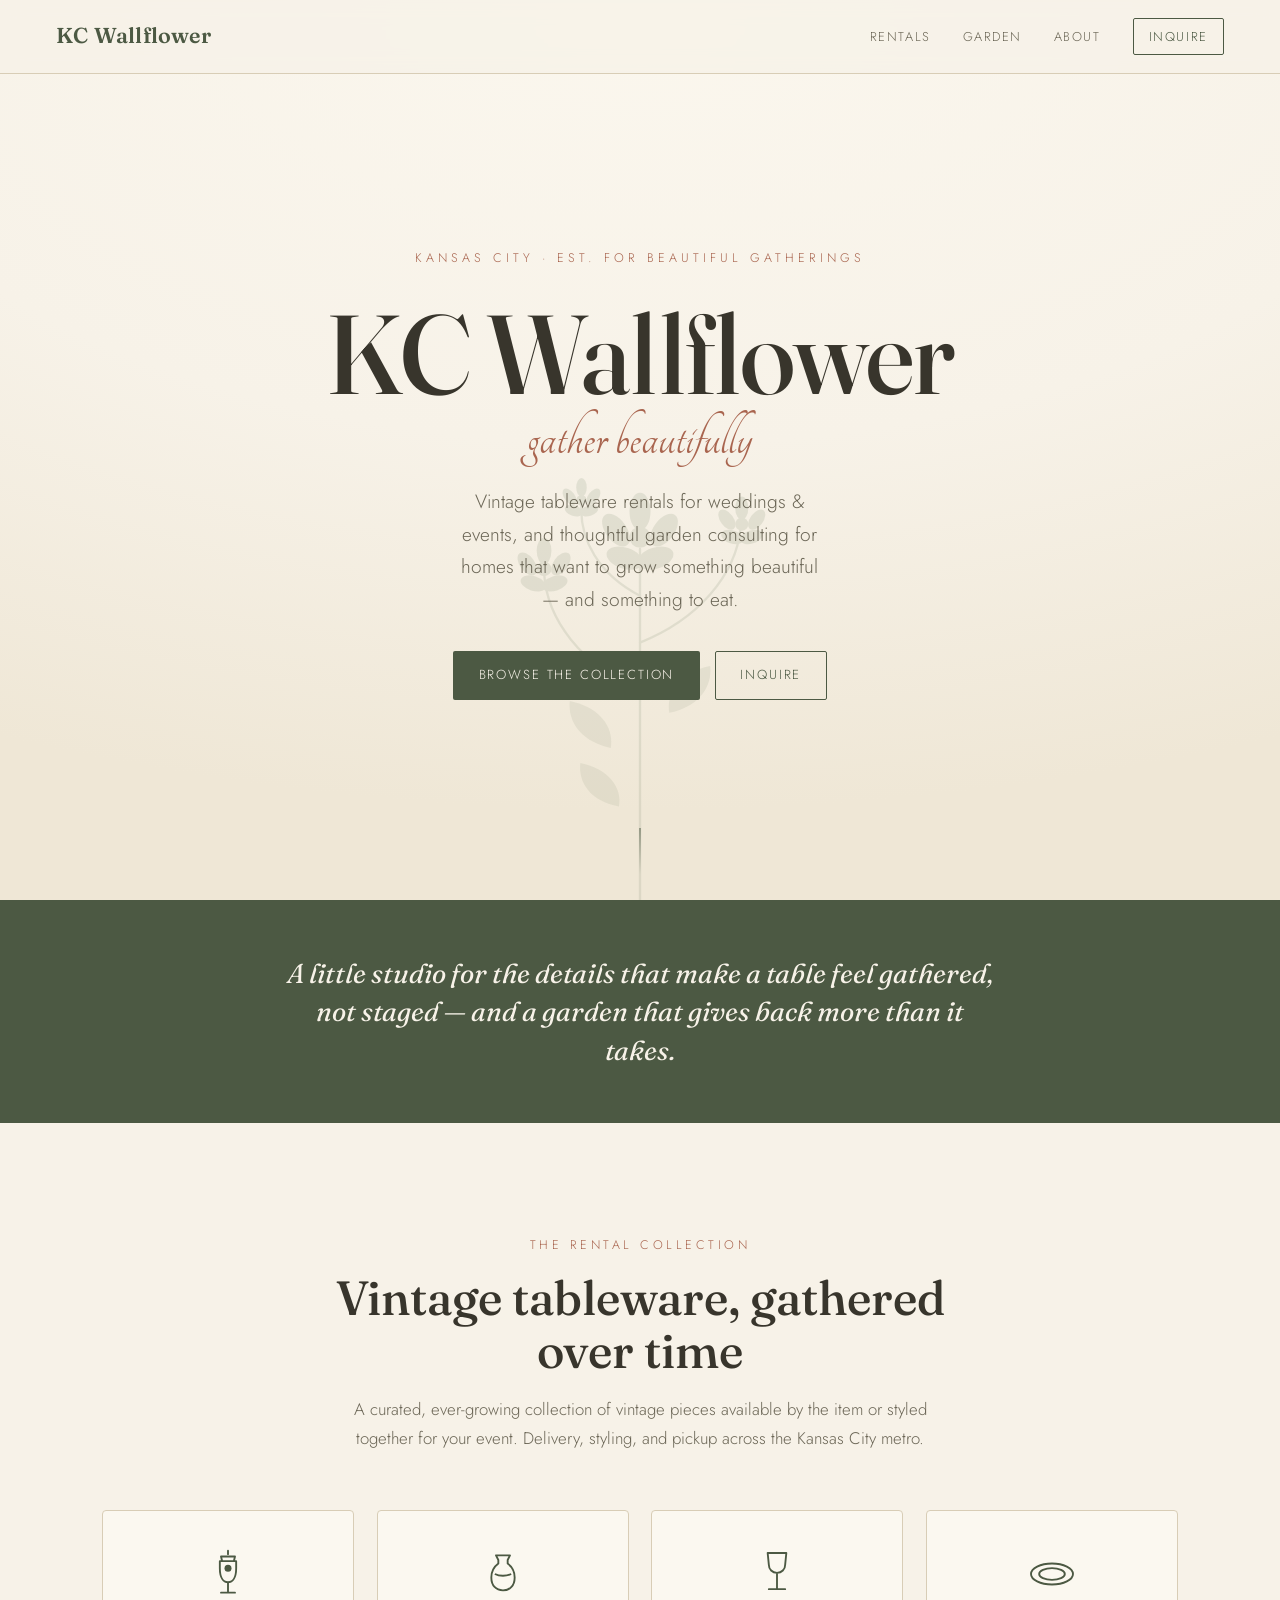
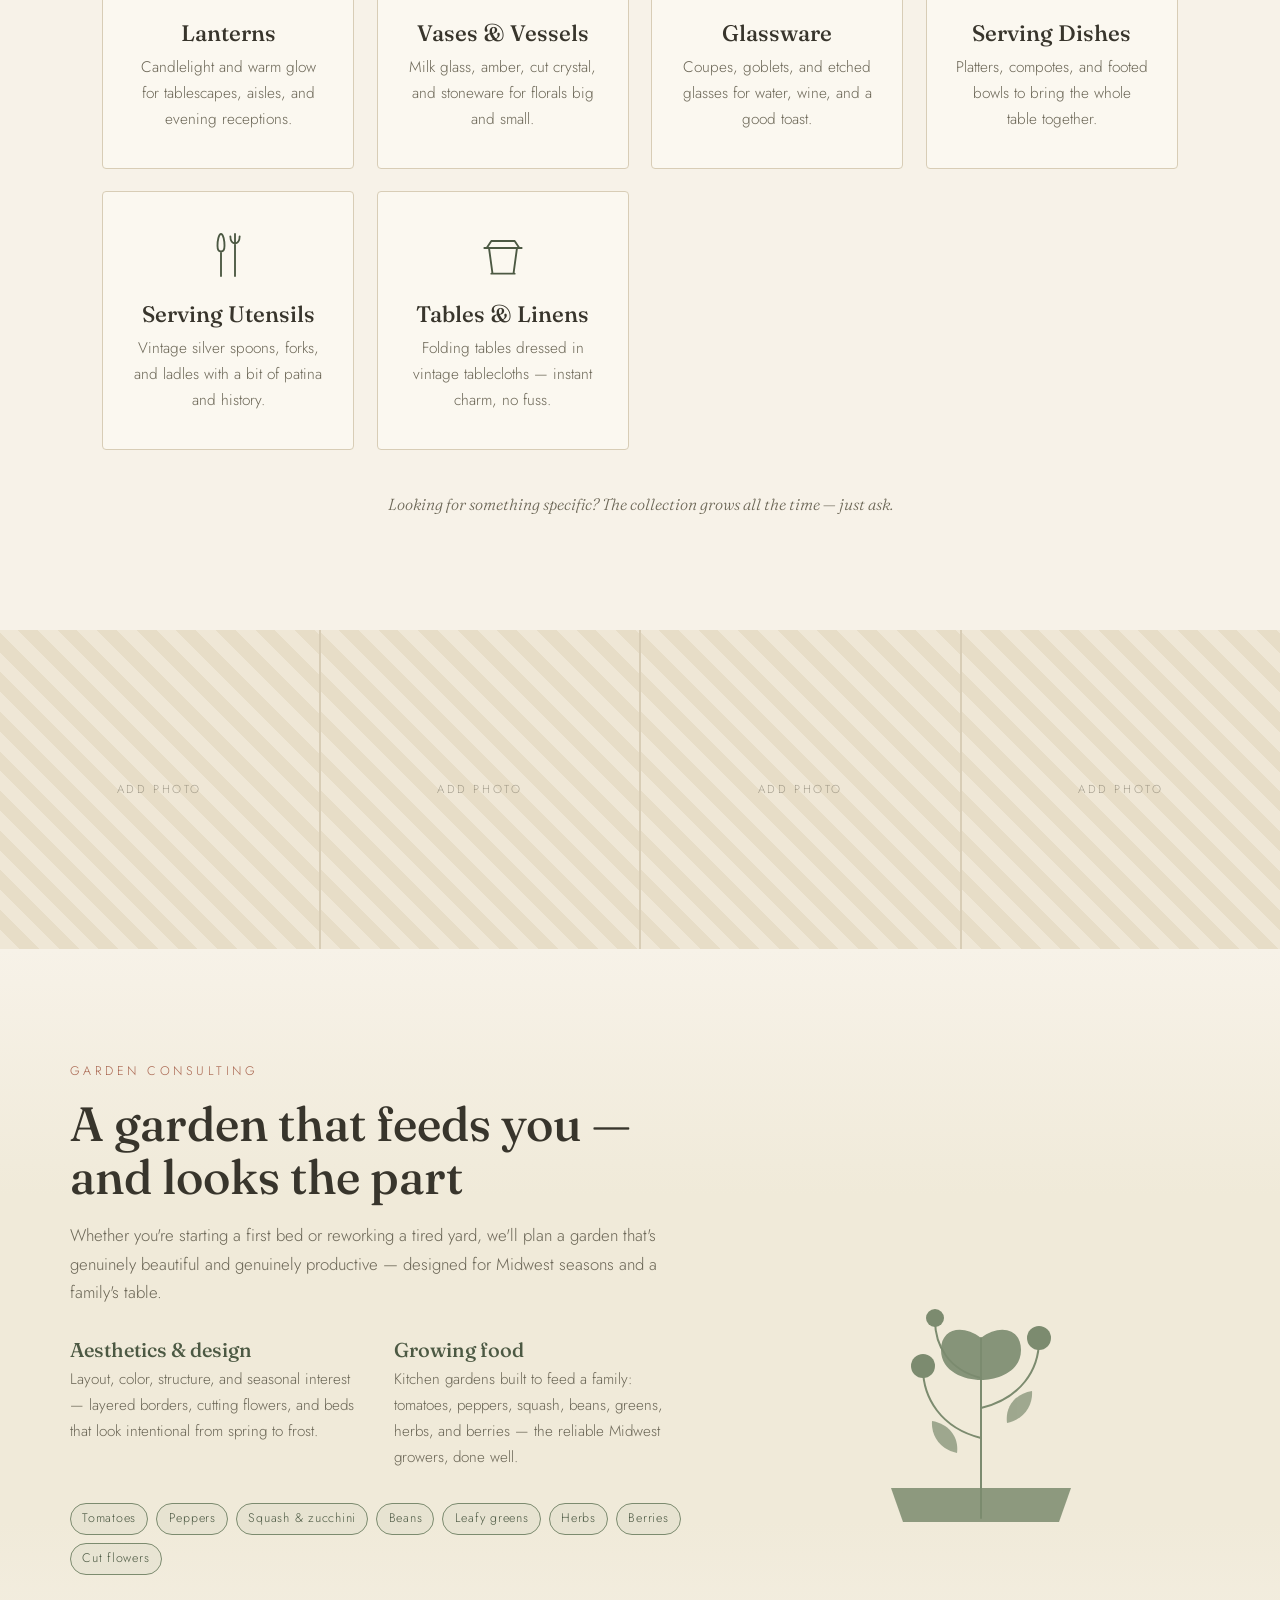
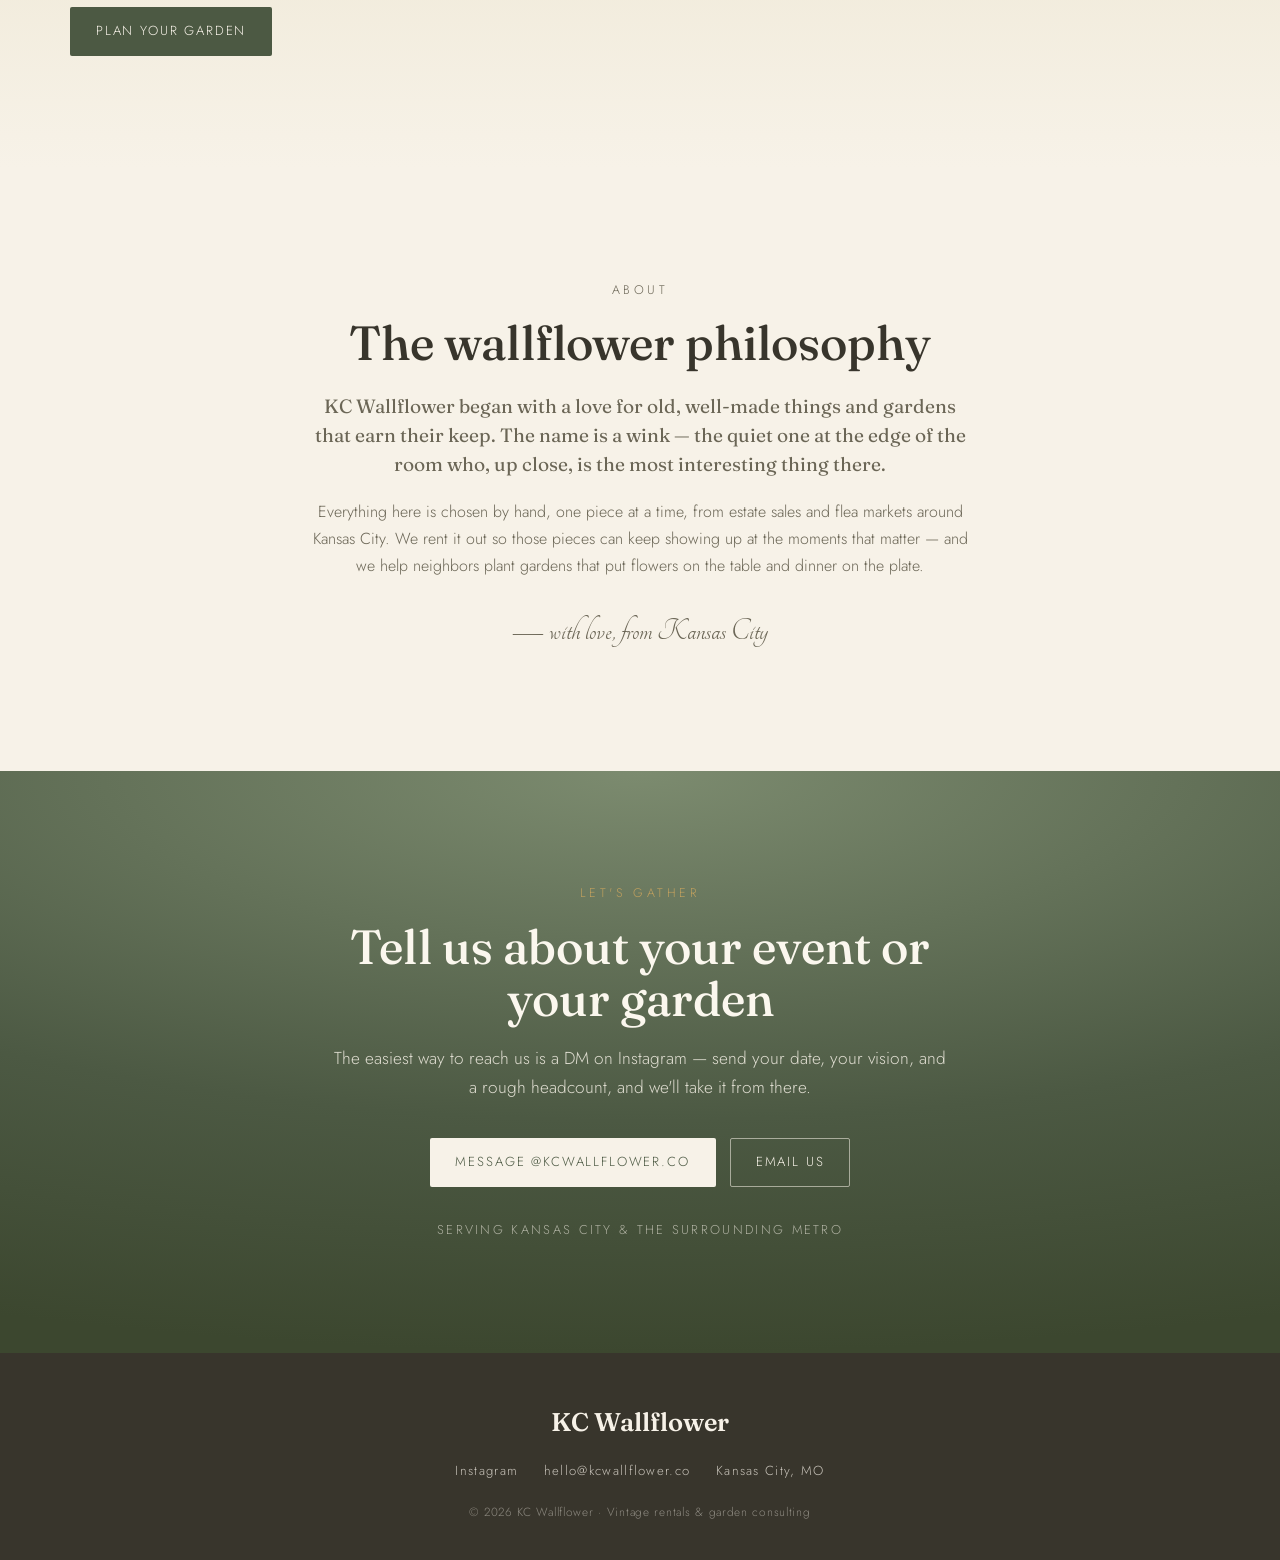
==== index.html @ ff61b890 "Initial site: KC Wallflower vintage rentals & garden consulting Single-page static site for GitHub P" ====
<!DOCTYPE html>
<html lang="en">
<head>
  <meta charset="UTF-8" />
  <meta name="viewport" content="width=device-width, initial-scale=1.0" />
  <title>KC Wallflower — Vintage Tableware Rentals &amp; Garden Consulting in Kansas City</title>
  <meta name="description" content="KC Wallflower rents vintage tableware — lanterns, vases, glassware, serving dishes and linens — for weddings and events across the Kansas City metro, and offers thoughtful home garden consulting for beauty and homegrown food." />
  <meta name="theme-color" content="#7c8b6f" />

  <!-- Open Graph -->
  <meta property="og:title" content="KC Wallflower" />
  <meta property="og:description" content="Vintage tableware for gatherings &amp; thoughtful gardens, rooted in Kansas City." />
  <meta property="og:type" content="website" />
  <meta property="og:url" content="https://kcwallflower.co/" />

  <link rel="preconnect" href="https://fonts.googleapis.com" />
  <link rel="preconnect" href="https://fonts.gstatic.com" crossorigin />
  <link href="https://fonts.googleapis.com/css2?family=Fraunces:ital,opsz,wght@0,9..144,400;0,9..144,500;0,9..144,600;1,9..144,400&family=Jost:wght@300;400;500&family=Tangerine:wght@400;700&display=swap" rel="stylesheet" />

  <link rel="stylesheet" href="css/style.css" />
  <link rel="icon" href="assets/favicon.svg" type="image/svg+xml" />
</head>
<body>

  <!-- ============ NAV ============ -->
  <header class="nav" id="top">
    <a href="#top" class="nav__brand">KC&nbsp;Wallflower</a>
    <nav class="nav__links" aria-label="Primary">
      <a href="#rentals">Rentals</a>
      <a href="#garden">Garden</a>
      <a href="#about">About</a>
      <a href="#inquire" class="nav__cta">Inquire</a>
    </nav>
  </header>

  <!-- ============ HERO ============ -->
  <section class="hero">
    <div class="hero__botanical" aria-hidden="true">
      <svg viewBox="0 0 400 600" preserveAspectRatio="xMidYMax meet" xmlns="http://www.w3.org/2000/svg">
        <g fill="none" stroke="currentColor" stroke-width="2" stroke-linecap="round">
          <path d="M200 600 C 200 460 200 380 200 300" />
          <path d="M200 420 C 150 400 120 360 118 320" />
          <path d="M200 380 C 250 360 282 322 286 282" />
          <path d="M200 340 C 165 322 148 292 150 262" />
        </g>
        <g class="hero__blooms" fill="currentColor">
          <g transform="translate(200,290)"><circle r="9"/><g><ellipse cx="0" cy="-22" rx="9" ry="16"/><ellipse cx="21" cy="-7" rx="9" ry="16" transform="rotate(72)"/><ellipse cx="13" cy="17" rx="9" ry="16" transform="rotate(144)"/><ellipse cx="-13" cy="17" rx="9" ry="16" transform="rotate(216)"/><ellipse cx="-21" cy="-7" rx="9" ry="16" transform="rotate(288)"/></g></g>
          <g transform="translate(118,318) scale(0.7)"><circle r="9"/><g><ellipse cx="0" cy="-22" rx="9" ry="16"/><ellipse cx="21" cy="-7" rx="9" ry="16" transform="rotate(72)"/><ellipse cx="13" cy="17" rx="9" ry="16" transform="rotate(144)"/><ellipse cx="-13" cy="17" rx="9" ry="16" transform="rotate(216)"/><ellipse cx="-21" cy="-7" rx="9" ry="16" transform="rotate(288)"/></g></g>
          <g transform="translate(287,280) scale(0.62)"><circle r="9"/><g><ellipse cx="0" cy="-22" rx="9" ry="16"/><ellipse cx="21" cy="-7" rx="9" ry="16" transform="rotate(72)"/><ellipse cx="13" cy="17" rx="9" ry="16" transform="rotate(144)"/><ellipse cx="-13" cy="17" rx="9" ry="16" transform="rotate(216)"/><ellipse cx="-21" cy="-7" rx="9" ry="16" transform="rotate(288)"/></g></g>
          <g transform="translate(150,260) scale(0.5)"><circle r="9"/><g><ellipse cx="0" cy="-22" rx="9" ry="16"/><ellipse cx="21" cy="-7" rx="9" ry="16" transform="rotate(72)"/><ellipse cx="13" cy="17" rx="9" ry="16" transform="rotate(144)"/><ellipse cx="-13" cy="17" rx="9" ry="16" transform="rotate(216)"/><ellipse cx="-21" cy="-7" rx="9" ry="16" transform="rotate(288)"/></g></g>
        </g>
        <g fill="currentColor" opacity="0.75">
          <path d="M175 470 C 150 465 138 448 140 430 C 165 435 178 452 175 470 Z"/>
          <path d="M225 440 C 250 435 262 418 260 400 C 235 405 222 422 225 440 Z"/>
          <path d="M182 520 C 158 516 147 500 149 483 C 173 488 185 504 182 520 Z"/>
        </g>
      </svg>
    </div>

    <div class="hero__inner">
      <p class="hero__eyebrow">Kansas City&nbsp;·&nbsp;Est. for beautiful gatherings</p>
      <h1 class="hero__title">KC&nbsp;Wallflower</h1>
      <p class="hero__script">gather beautifully</p>
      <p class="hero__lede">
        Vintage tableware rentals for weddings &amp; events, and thoughtful garden
        consulting for homes that want to grow something beautiful — and something to eat.
      </p>
      <div class="hero__actions">
        <a class="btn btn--filled" href="#rentals">Browse the collection</a>
        <a class="btn btn--ghost" href="#inquire">Inquire</a>
      </div>
    </div>
    <a class="hero__scroll" href="#rentals" aria-label="Scroll to rentals">
      <span></span>
    </a>
  </section>

  <!-- ============ INTRO STRIP ============ -->
  <section class="strip">
    <p>
      A little studio for the details that make a table feel gathered, not staged —
      and a garden that gives back more than it takes.
    </p>
  </section>

  <!-- ============ RENTALS ============ -->
  <section class="section" id="rentals">
    <div class="section__head">
      <p class="section__eyebrow">The Rental Collection</p>
      <h2 class="section__title">Vintage tableware, gathered over time</h2>
      <p class="section__intro">
        A curated, ever-growing collection of vintage pieces available by the item or
        styled together for your event. Delivery, styling, and pickup across the
        Kansas City metro.
      </p>
    </div>

    <div class="cards">
      <article class="card">
        <div class="card__icon" aria-hidden="true">
          <svg viewBox="0 0 48 48"><path d="M24 4v3M18 9h12l-1 4H19l-1-4zM17 13h14v6c0 8-3 12-7 12s-7-4-7-12v-6zM24 31v9M18 40h12" fill="none" stroke="currentColor" stroke-width="1.6" stroke-linecap="round" stroke-linejoin="round"/><circle cx="24" cy="19" r="3" fill="currentColor"/></svg>
        </div>
        <h3>Lanterns</h3>
        <p>Candlelight and warm glow for tablescapes, aisles, and evening receptions.</p>
      </article>

      <article class="card">
        <div class="card__icon" aria-hidden="true">
          <svg viewBox="0 0 48 48"><path d="M18 8h12l-2 4v3c4 3 6 7 6 12 0 7-4 11-10 11s-10-4-10-11c0-5 2-9 6-12v-3l-2-4z" fill="none" stroke="currentColor" stroke-width="1.6" stroke-linejoin="round"/><path d="M17 24c4 2 10 2 14 0" fill="none" stroke="currentColor" stroke-width="1.6"/></svg>
        </div>
        <h3>Vases &amp; Vessels</h3>
        <p>Milk glass, amber, cut crystal, and stoneware for florals big and small.</p>
      </article>

      <article class="card">
        <div class="card__icon" aria-hidden="true">
          <svg viewBox="0 0 48 48"><path d="M16 6h16l-1 10c0 4-3 7-7 7s-7-3-7-7L16 6zM24 23v14M17 37h14" fill="none" stroke="currentColor" stroke-width="1.6" stroke-linecap="round" stroke-linejoin="round"/></svg>
        </div>
        <h3>Glassware</h3>
        <p>Coupes, goblets, and etched glasses for water, wine, and a good toast.</p>
      </article>

      <article class="card">
        <div class="card__icon" aria-hidden="true">
          <svg viewBox="0 0 48 48"><ellipse cx="24" cy="24" rx="18" ry="9" fill="none" stroke="currentColor" stroke-width="1.6"/><ellipse cx="24" cy="24" rx="11" ry="5" fill="none" stroke="currentColor" stroke-width="1.6"/></svg>
        </div>
        <h3>Serving Dishes</h3>
        <p>Platters, compotes, and footed bowls to bring the whole table together.</p>
      </article>

      <article class="card">
        <div class="card__icon" aria-hidden="true">
          <svg viewBox="0 0 48 48"><path d="M18 6c-2 0-3 6-3 10s1 5 3 5 3-1 3-5-1-10-3-10zM18 21v21M30 6v14M30 20v22M26 8c0 4 2 6 4 6M34 8c0 4-2 6-4 6" fill="none" stroke="currentColor" stroke-width="1.6" stroke-linecap="round" stroke-linejoin="round"/></svg>
        </div>
        <h3>Serving Utensils</h3>
        <p>Vintage silver spoons, forks, and ladles with a bit of patina and history.</p>
      </article>

      <article class="card">
        <div class="card__icon" aria-hidden="true">
          <svg viewBox="0 0 48 48"><path d="M8 18h32M12 18l3 22M36 18l-3 22M10 18l4-6h20l4 6M14 40h20" fill="none" stroke="currentColor" stroke-width="1.6" stroke-linecap="round" stroke-linejoin="round"/></svg>
        </div>
        <h3>Tables &amp; Linens</h3>
        <p>Folding tables dressed in vintage tablecloths — instant charm, no fuss.</p>
      </article>
    </div>

    <p class="section__note">
      Looking for something specific? The collection grows all the time — just ask.
    </p>
  </section>

  <!-- ============ GALLERY ============ -->
  <section class="gallery" id="gallery" aria-label="Gallery">
    <!-- Drop real Instagram photos in place of these tiles: put images in /assets
         and replace the <div class="gallery__tile"> blocks with <img> tags. -->
    <div class="gallery__tile"><span>Add photo</span></div>
    <div class="gallery__tile"><span>Add photo</span></div>
    <div class="gallery__tile"><span>Add photo</span></div>
    <div class="gallery__tile"><span>Add photo</span></div>
  </section>

  <!-- ============ GARDEN ============ -->
  <section class="section section--garden" id="garden">
    <div class="garden__grid">
      <div class="garden__copy">
        <p class="section__eyebrow">Garden Consulting</p>
        <h2 class="section__title">A garden that feeds you — and looks the part</h2>
        <p class="section__intro">
          Whether you're starting a first bed or reworking a tired yard, we'll plan a
          garden that's genuinely beautiful and genuinely productive — designed for
          Midwest seasons and a family's table.
        </p>

        <div class="garden__cols">
          <div>
            <h3>Aesthetics &amp; design</h3>
            <p>
              Layout, color, structure, and seasonal interest — layered borders,
              cutting flowers, and beds that look intentional from spring to frost.
            </p>
          </div>
          <div>
            <h3>Growing food</h3>
            <p>
              Kitchen gardens built to feed a family: tomatoes, peppers, squash, beans,
              greens, herbs, and berries — the reliable Midwest growers, done well.
            </p>
          </div>
        </div>

        <ul class="garden__tags" aria-label="What we grow">
          <li>Tomatoes</li><li>Peppers</li><li>Squash &amp; zucchini</li><li>Beans</li>
          <li>Leafy greens</li><li>Herbs</li><li>Berries</li><li>Cut flowers</li>
        </ul>

        <a class="btn btn--filled" href="#inquire">Plan your garden</a>
      </div>

      <div class="garden__art" aria-hidden="true">
        <svg viewBox="0 0 300 340" xmlns="http://www.w3.org/2000/svg">
          <g fill="none" stroke="currentColor" stroke-width="2" stroke-linecap="round">
            <path d="M150 330 V150"/>
            <path d="M150 250 C 110 240 92 210 92 180"/>
            <path d="M150 220 C 190 210 208 182 208 152"/>
            <path d="M150 190 C 118 182 104 158 104 132"/>
          </g>
          <g fill="currentColor">
            <path d="M150 150 c 18 -14 40 -10 40 12 c 0 22 -24 30 -40 30 c -16 0 -40 -8 -40 -30 c 0 -22 22 -26 40 -12 z" opacity="0.9"/>
            <circle cx="92" cy="178" r="12"/><circle cx="208" cy="150" r="12"/>
            <circle cx="104" cy="130" r="9"/>
            <path d="M60 300 h180 l-12 34 h-156 z" opacity="0.85"/>
          </g>
          <g fill="currentColor" opacity="0.7">
            <path d="M126 265 c -18 -4 -26 -18 -25 -32 c 18 3 27 17 25 32 z"/>
            <path d="M176 235 c 18 -4 26 -18 25 -32 c -18 3 -27 17 -25 32 z"/>
          </g>
        </svg>
      </div>
    </div>
  </section>

  <!-- ============ ABOUT ============ -->
  <section class="section section--about" id="about">
    <div class="about">
      <p class="section__eyebrow">About</p>
      <h2 class="section__title">The wallflower philosophy</h2>
      <p class="about__lead">
        KC Wallflower began with a love for old, well-made things and gardens that
        earn their keep. The name is a wink — the quiet one at the edge of the room
        who, up close, is the most interesting thing there.
      </p>
      <p>
        Everything here is chosen by hand, one piece at a time, from estate sales and
        flea markets around Kansas City. We rent it out so those pieces can keep showing
        up at the moments that matter — and we help neighbors plant gardens that put
        flowers on the table and dinner on the plate.
      </p>
      <p class="about__sign">— with love, from Kansas City</p>
    </div>
  </section>

  <!-- ============ INQUIRE ============ -->
  <section class="inquire" id="inquire">
    <div class="inquire__inner">
      <p class="section__eyebrow section__eyebrow--light">Let's gather</p>
      <h2 class="inquire__title">Tell us about your event or your garden</h2>
      <p class="inquire__lede">
        The easiest way to reach us is a DM on Instagram — send your date, your vision,
        and a rough headcount, and we'll take it from there.
      </p>
      <div class="inquire__actions">
        <a class="btn btn--cream" href="https://instagram.com/kcwallflower.co" target="_blank" rel="noopener">
          Message @kcwallflower.co
        </a>
        <a class="btn btn--outline-light" href="mailto:hello@kcwallflower.co">Email us</a>
      </div>
      <p class="inquire__fine">Serving Kansas City &amp; the surrounding metro</p>
    </div>
  </section>

  <!-- ============ FOOTER ============ -->
  <footer class="footer">
    <div class="footer__brand">KC Wallflower</div>
    <div class="footer__meta">
      <a href="https://instagram.com/kcwallflower.co" target="_blank" rel="noopener">Instagram</a>
      <a href="mailto:hello@kcwallflower.co">hello@kcwallflower.co</a>
      <span>Kansas City, MO</span>
    </div>
    <div class="footer__copy">© <span id="year"></span> KC Wallflower · Vintage rentals &amp; garden consulting</div>
  </footer>

  <script>
    document.getElementById('year').textContent = new Date().getFullYear();
    // Reveal-on-scroll
    const io = new IntersectionObserver((entries) => {
      entries.forEach(e => { if (e.isIntersecting) { e.target.classList.add('in'); io.unobserve(e.target); } });
    }, { threshold: 0.15 });
    document.querySelectorAll('.card, .section__head, .garden__grid, .about, .gallery__tile').forEach(el => {
      el.classList.add('reveal'); io.observe(el);
    });
  </script>
</body>
</html>
---- css/style.css ----
/* ============================================================
   KC Wallflower — vintage botanical, Kansas City
   ============================================================ */

:root {
  --cream:      #f7f2e8;
  --cream-2:    #efe7d6;
  --ink:        #38352c;
  --ink-soft:   #6b6656;
  --sage:       #7c8b6f;
  --sage-deep:  #4c5943;
  --rose:       #c58a78;
  --rose-deep:  #a9654f;
  --gold:       #c1a05e;
  --line:       #d8cdb6;

  --font-display: "Fraunces", Georgia, serif;
  --font-body:    "Jost", system-ui, sans-serif;
  --font-script:  "Tangerine", cursive;

  --wrap: 1140px;
  --ease: cubic-bezier(.22,.61,.36,1);
}

* { box-sizing: border-box; margin: 0; padding: 0; }

html { scroll-behavior: smooth; }

body {
  font-family: var(--font-body);
  font-weight: 300;
  color: var(--ink);
  background: var(--cream);
  line-height: 1.7;
  -webkit-font-smoothing: antialiased;
  overflow-x: hidden;
}

h1, h2, h3 { font-family: var(--font-display); font-weight: 500; line-height: 1.1; }

a { color: inherit; text-decoration: none; }

img { max-width: 100%; display: block; }

/* ---------- Buttons ---------- */
.btn {
  display: inline-block;
  font-family: var(--font-body);
  font-size: 0.82rem;
  letter-spacing: 0.14em;
  text-transform: uppercase;
  padding: 0.95em 1.9em;
  border-radius: 2px;
  border: 1px solid transparent;
  transition: all .35s var(--ease);
  cursor: pointer;
}
.btn--filled { background: var(--sage-deep); color: var(--cream); }
.btn--filled:hover { background: var(--ink); transform: translateY(-2px); }
.btn--ghost { border-color: var(--sage-deep); color: var(--sage-deep); }
.btn--ghost:hover { background: var(--sage-deep); color: var(--cream); }
.btn--cream { background: var(--cream); color: var(--sage-deep); }
.btn--cream:hover { background: #fff; transform: translateY(-2px); }
.btn--outline-light { border-color: rgba(247,242,232,.55); color: var(--cream); }
.btn--outline-light:hover { background: rgba(247,242,232,.12); }

/* ---------- Nav ---------- */
.nav {
  position: fixed; top: 0; left: 0; right: 0; z-index: 50;
  display: flex; align-items: center; justify-content: space-between;
  padding: 1.1rem clamp(1.2rem, 5vw, 3.5rem);
  background: rgba(247,242,232,.82);
  backdrop-filter: blur(10px);
  border-bottom: 1px solid var(--line);
}
.nav__brand {
  font-family: var(--font-display);
  font-size: 1.35rem; font-weight: 600; letter-spacing: .01em;
  color: var(--sage-deep);
}
.nav__links { display: flex; align-items: center; gap: clamp(1rem, 2.5vw, 2.2rem); }
.nav__links a {
  font-size: .8rem; letter-spacing: .12em; text-transform: uppercase;
  color: var(--ink-soft); transition: color .25s;
}
.nav__links a:hover { color: var(--sage-deep); }
.nav__cta {
  border: 1px solid var(--sage-deep); border-radius: 2px;
  padding: .55em 1.2em; color: var(--sage-deep) !important;
}
.nav__cta:hover { background: var(--sage-deep); color: var(--cream) !important; }

/* ---------- Hero ---------- */
.hero {
  position: relative; min-height: 100svh;
  display: flex; flex-direction: column; align-items: center; justify-content: center;
  text-align: center;
  padding: 7rem 1.4rem 4rem;
  background:
    radial-gradient(120% 90% at 50% 0%, #fbf7ee 0%, var(--cream) 55%, var(--cream-2) 100%);
  overflow: hidden;
}
.hero__botanical {
  position: absolute; bottom: 0; left: 50%; transform: translateX(-50%);
  width: min(760px, 96vw); height: 78%; color: var(--sage);
  opacity: .16; pointer-events: none;
}
.hero__botanical svg { width: 100%; height: 100%; }
.hero__blooms g { transform-box: fill-box; transform-origin: center; }
.hero__inner { position: relative; z-index: 2; max-width: 720px; }
.hero__eyebrow {
  font-size: .78rem; letter-spacing: .32em; text-transform: uppercase;
  color: var(--rose-deep); margin-bottom: 1.4rem;
}
.hero__title {
  font-size: clamp(3.2rem, 11vw, 7rem);
  color: var(--ink); letter-spacing: -.01em; font-weight: 500;
}
.hero__script {
  font-family: var(--font-script); font-size: clamp(2.4rem, 7vw, 3.6rem);
  color: var(--rose-deep); line-height: .8; margin: .1rem 0 1.4rem;
}
.hero__lede {
  font-size: clamp(1.02rem, 1.6vw, 1.2rem); color: var(--ink-soft);
  max-width: 34ch; margin: 0 auto 2.2rem;
}
.hero__actions { display: flex; gap: .9rem; justify-content: center; flex-wrap: wrap; }
.hero__scroll {
  position: absolute; bottom: 1.6rem; left: 50%; transform: translateX(-50%); z-index: 2;
}
.hero__scroll span {
  display: block; width: 1px; height: 46px;
  background: linear-gradient(var(--sage-deep), transparent);
  animation: drop 2s var(--ease) infinite;
}
@keyframes drop { 0% { transform: scaleY(0); transform-origin: top; } 50% { transform: scaleY(1); transform-origin: top; } 51% { transform-origin: bottom; } 100% { transform: scaleY(0); transform-origin: bottom; } }

/* ---------- Intro strip ---------- */
.strip {
  background: var(--sage-deep); color: var(--cream);
  text-align: center; padding: clamp(2.4rem, 5vw, 3.4rem) 1.4rem;
}
.strip p {
  font-family: var(--font-display); font-style: italic; font-weight: 400;
  font-size: clamp(1.2rem, 2.6vw, 1.7rem); max-width: 40ch; margin: 0 auto;
  line-height: 1.4;
}

/* ---------- Sections ---------- */
.section { max-width: var(--wrap); margin: 0 auto; padding: clamp(4rem, 9vw, 7rem) clamp(1.2rem, 5vw, 2rem); }
.section__head { max-width: 620px; margin: 0 auto clamp(2.6rem, 5vw, 3.6rem); text-align: center; }
.section__eyebrow {
  font-size: .78rem; letter-spacing: .28em; text-transform: uppercase;
  color: var(--rose-deep); margin-bottom: 1rem;
}
.section__eyebrow--light { color: var(--gold); }
.section__title { font-size: clamp(1.9rem, 4.4vw, 3rem); color: var(--ink); }
.section__intro { margin-top: 1.1rem; color: var(--ink-soft); font-size: 1.05rem; }
.section__note { text-align: center; margin-top: 2.6rem; color: var(--ink-soft); font-style: italic; font-family: var(--font-display); }

/* ---------- Cards ---------- */
.cards {
  display: grid; gap: clamp(1rem, 2vw, 1.4rem);
  grid-template-columns: repeat(auto-fit, minmax(240px, 1fr));
}
.card {
  background: #fbf8f0; border: 1px solid var(--line); border-radius: 4px;
  padding: 2.2rem 1.8rem; text-align: center;
  transition: transform .4s var(--ease), box-shadow .4s var(--ease), border-color .4s;
}
.card:hover {
  transform: translateY(-6px);
  box-shadow: 0 18px 40px -22px rgba(76,89,67,.5);
  border-color: var(--sage);
}
.card__icon { width: 56px; height: 56px; margin: 0 auto 1.2rem; color: var(--sage-deep); }
.card__icon svg { width: 100%; height: 100%; }
.card h3 { font-size: 1.4rem; margin-bottom: .5rem; color: var(--ink); }
.card p { color: var(--ink-soft); font-size: .96rem; }

/* ---------- Gallery ---------- */
.gallery {
  display: grid; grid-template-columns: repeat(4, 1fr); gap: 2px;
  background: var(--line);
}
.gallery__tile {
  aspect-ratio: 1 / 1; position: relative; overflow: hidden;
  display: flex; align-items: center; justify-content: center;
  background:
    repeating-linear-gradient(45deg, #efe7d6 0 14px, #e7ddc7 14px 28px);
  color: var(--ink-soft);
}
.gallery__tile span {
  font-size: .72rem; letter-spacing: .22em; text-transform: uppercase;
  opacity: .55;
}
.gallery__tile img { width: 100%; height: 100%; object-fit: cover; }

/* ---------- Garden ---------- */
.section--garden { background: linear-gradient(180deg, transparent, #f0ead9 30%, #f0ead9 70%, transparent); max-width: none; }
.garden__grid {
  max-width: var(--wrap); margin: 0 auto;
  display: grid; grid-template-columns: 1.15fr .85fr; gap: clamp(2rem, 5vw, 4rem);
  align-items: center;
}
.garden__copy .section__eyebrow,
.garden__copy .section__title,
.garden__copy .section__intro { text-align: left; }
.garden__cols {
  display: grid; grid-template-columns: 1fr 1fr; gap: 1.8rem;
  margin: 2rem 0;
}
.garden__cols h3 { font-size: 1.25rem; margin-bottom: .4rem; color: var(--sage-deep); }
.garden__cols p { color: var(--ink-soft); font-size: .95rem; }
.garden__tags { list-style: none; display: flex; flex-wrap: wrap; gap: .5rem; margin: 0 0 2rem; }
.garden__tags li {
  font-size: .78rem; letter-spacing: .06em;
  border: 1px solid var(--sage); color: var(--sage-deep);
  padding: .35em .9em; border-radius: 40px; background: rgba(124,139,111,.08);
}
.garden__art { color: var(--sage); display: flex; justify-content: center; }
.garden__art svg { width: min(300px, 70vw); }

/* ---------- About ---------- */
.section--about { text-align: center; }
.about { max-width: 660px; margin: 0 auto; }
.about .section__title { margin-bottom: 1.4rem; }
.about__lead { font-size: 1.2rem; color: var(--ink); font-family: var(--font-display); font-weight: 400; margin-bottom: 1.2rem; line-height: 1.5; }
.about p { color: var(--ink-soft); }
.about__sign { margin-top: 1.6rem; font-family: var(--font-script); font-size: 2rem; color: var(--rose-deep); }

/* ---------- Inquire ---------- */
.inquire {
  background:
    radial-gradient(140% 100% at 50% 0%, var(--sage) 0%, var(--sage-deep) 60%, #3c472f 100%);
  color: var(--cream); text-align: center;
  padding: clamp(4rem, 10vw, 7rem) 1.4rem;
}
.inquire__inner { max-width: 620px; margin: 0 auto; }
.inquire__title { font-size: clamp(1.9rem, 5vw, 3rem); margin: .5rem 0 1.1rem; color: #fbf7ee; }
.inquire__lede { color: rgba(247,242,232,.85); font-size: 1.08rem; margin-bottom: 2.2rem; }
.inquire__actions { display: flex; gap: .9rem; justify-content: center; flex-wrap: wrap; }
.inquire__fine { margin-top: 2rem; font-size: .8rem; letter-spacing: .18em; text-transform: uppercase; color: rgba(247,242,232,.6); }

/* ---------- Footer ---------- */
.footer {
  background: var(--ink); color: var(--cream);
  text-align: center; padding: 3rem 1.4rem 2.4rem;
}
.footer__brand { font-family: var(--font-display); font-size: 1.6rem; font-weight: 600; margin-bottom: 1rem; }
.footer__meta { display: flex; gap: 1.6rem; justify-content: center; flex-wrap: wrap; margin-bottom: 1.2rem; }
.footer__meta a, .footer__meta span { font-size: .82rem; letter-spacing: .1em; color: rgba(247,242,232,.75); }
.footer__meta a:hover { color: var(--gold); }
.footer__copy { font-size: .74rem; letter-spacing: .06em; color: rgba(247,242,232,.45); }

/* ---------- Reveal animation ---------- */
.reveal { opacity: 0; transform: translateY(24px); transition: opacity .8s var(--ease), transform .8s var(--ease); }
.reveal.in { opacity: 1; transform: none; }

/* ---------- Responsive ---------- */
@media (max-width: 820px) {
  .nav__links a:not(.nav__cta) { display: none; }
  .garden__grid { grid-template-columns: 1fr; }
  .garden__art { order: -1; }
  .gallery { grid-template-columns: repeat(2, 1fr); }
}

@media (max-width: 480px) {
  .garden__cols { grid-template-columns: 1fr; gap: 1.2rem; }
}

@media (prefers-reduced-motion: reduce) {
  * { animation: none !important; scroll-behavior: auto; }
  .reveal { opacity: 1; transform: none; transition: none; }
}
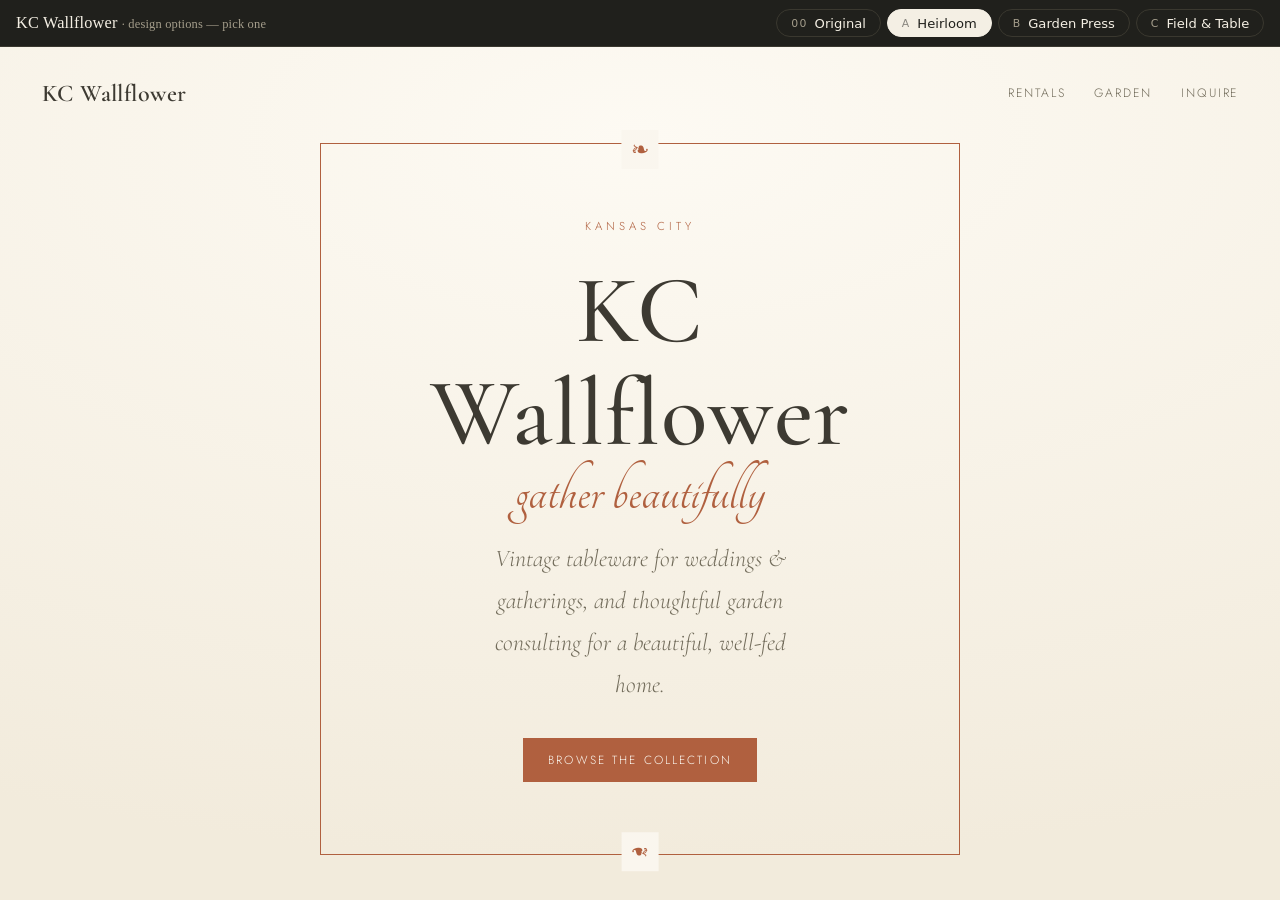
==== commit a3832d62: "Combine mockups into one tabbed chooser; remove email contact - Root index.html is now a tabbed shel" ====
--- a/index.html
+++ b/index.html
@@ -1,284 +1,100 @@
 <!DOCTYPE html>
 <html lang="en">
 <head>
-  <meta charset="UTF-8" />
-  <meta name="viewport" content="width=device-width, initial-scale=1.0" />
-  <title>KC Wallflower — Vintage Tableware Rentals &amp; Garden Consulting in Kansas City</title>
-  <meta name="description" content="KC Wallflower rents vintage tableware — lanterns, vases, glassware, serving dishes and linens — for weddings and events across the Kansas City metro, and offers thoughtful home garden consulting for beauty and homegrown food." />
-  <meta name="theme-color" content="#7c8b6f" />
-
-  <!-- Open Graph -->
-  <meta property="og:title" content="KC Wallflower" />
-  <meta property="og:description" content="Vintage tableware for gatherings &amp; thoughtful gardens, rooted in Kansas City." />
-  <meta property="og:type" content="website" />
-  <meta property="og:url" content="https://kcwallflower.co/" />
-
-  <link rel="preconnect" href="https://fonts.googleapis.com" />
-  <link rel="preconnect" href="https://fonts.gstatic.com" crossorigin />
-  <link href="https://fonts.googleapis.com/css2?family=Fraunces:ital,opsz,wght@0,9..144,400;0,9..144,500;0,9..144,600;1,9..144,400&family=Jost:wght@300;400;500&family=Tangerine:wght@400;700&display=swap" rel="stylesheet" />
-
-  <link rel="stylesheet" href="css/style.css" />
-  <link rel="icon" href="assets/favicon.svg" type="image/svg+xml" />
+<meta charset="UTF-8" />
+<meta name="viewport" content="width=device-width, initial-scale=1.0" />
+<title>KC Wallflower — Design Options</title>
+<meta name="robots" content="noindex" />
+<link rel="icon" href="assets/favicon.svg" type="image/svg+xml" />
+<style>
+  :root{
+    --bar:#20201c; --bar2:#2a2a24; --cream:#f4efe4; --muted:#a49d8b;
+    --line:#3a382f; --accent:#c58a78;
+  }
+  *{margin:0;padding:0;box-sizing:border-box}
+  html,body{height:100%}
+  body{
+    font-family:"Jost",system-ui,-apple-system,"Segoe UI",sans-serif;
+    background:var(--bar); color:var(--cream);
+    display:flex; flex-direction:column; height:100vh; height:100svh; overflow:hidden;
+  }
+  /* top bar */
+  .bar{
+    flex:0 0 auto; display:flex; align-items:center; gap:1rem;
+    padding:.55rem 1rem; background:var(--bar);
+    border-bottom:1px solid var(--line);
+  }
+  .brand{font-family:Georgia,"Times New Roman",serif; font-size:1.02rem; letter-spacing:.01em; white-space:nowrap}
+  .brand small{color:var(--muted); font-size:.78rem}
+  .tabs{display:flex; gap:.4rem; margin-left:auto; flex-wrap:wrap; justify-content:flex-end}
+  .tab{
+    font:inherit; font-size:.82rem; color:var(--cream);
+    background:transparent; border:1px solid var(--line);
+    padding:.44em 1.05em; border-radius:40px; cursor:pointer;
+    display:inline-flex; align-items:center; gap:.5em; white-space:nowrap;
+    transition:background .2s,border-color .2s,color .2s;
+  }
+  .tab .k{font-size:.68rem; letter-spacing:.14em; color:var(--muted)}
+  .tab:hover{border-color:var(--muted)}
+  .tab.active{background:var(--cream); color:var(--bar); border-color:var(--cream)}
+  .tab.active .k{color:var(--bar); opacity:.5}
+  /* stage */
+  .stage{flex:1 1 auto; position:relative; background:#fff}
+  .stage iframe{position:absolute; inset:0; width:100%; height:100%; border:0; display:none}
+  .stage iframe.active{display:block}
+  /* loading hint */
+  .hint{
+    position:absolute; inset:0; display:flex; align-items:center; justify-content:center;
+    color:var(--muted); font-size:.85rem; letter-spacing:.08em; background:var(--bar);
+    pointer-events:none; opacity:0; transition:opacity .2s;
+  }
+  @media (max-width:680px){
+    .bar{flex-wrap:wrap; gap:.5rem .6rem}
+    .brand{flex:1 1 100%}
+    .tabs{margin-left:0; width:100%; justify-content:space-between}
+    .tab{flex:1 1 auto; justify-content:center; padding:.5em .4em; font-size:.76rem}
+    .tab .k{display:none}
+  }
+</style>
 </head>
 <body>
+  <div class="bar">
+    <span class="brand">KC&nbsp;Wallflower <small>· design options — pick one</small></span>
+    <div class="tabs" role="tablist" aria-label="Design options">
+      <button class="tab" role="tab" data-key="original"><span class="k">00</span> Original</button>
+      <button class="tab" role="tab" data-key="a"><span class="k">A</span> Heirloom</button>
+      <button class="tab" role="tab" data-key="b"><span class="k">B</span> Garden&nbsp;Press</button>
+      <button class="tab" role="tab" data-key="c"><span class="k">C</span> Field&nbsp;&amp;&nbsp;Table</button>
+    </div>
+  </div>
 
-  <!-- ============ NAV ============ -->
-  <header class="nav" id="top">
-    <a href="#top" class="nav__brand">KC&nbsp;Wallflower</a>
-    <nav class="nav__links" aria-label="Primary">
-      <a href="#rentals">Rentals</a>
-      <a href="#garden">Garden</a>
-      <a href="#about">About</a>
-      <a href="#inquire" class="nav__cta">Inquire</a>
-    </nav>
-  </header>
-
-  <!-- ============ HERO ============ -->
-  <section class="hero">
-    <div class="hero__botanical" aria-hidden="true">
-      <svg viewBox="0 0 400 600" preserveAspectRatio="xMidYMax meet" xmlns="http://www.w3.org/2000/svg">
-        <g fill="none" stroke="currentColor" stroke-width="2" stroke-linecap="round">
-          <path d="M200 600 C 200 460 200 380 200 300" />
-          <path d="M200 420 C 150 400 120 360 118 320" />
-          <path d="M200 380 C 250 360 282 322 286 282" />
-          <path d="M200 340 C 165 322 148 292 150 262" />
-        </g>
-        <g class="hero__blooms" fill="currentColor">
-          <g transform="translate(200,290)"><circle r="9"/><g><ellipse cx="0" cy="-22" rx="9" ry="16"/><ellipse cx="21" cy="-7" rx="9" ry="16" transform="rotate(72)"/><ellipse cx="13" cy="17" rx="9" ry="16" transform="rotate(144)"/><ellipse cx="-13" cy="17" rx="9" ry="16" transform="rotate(216)"/><ellipse cx="-21" cy="-7" rx="9" ry="16" transform="rotate(288)"/></g></g>
-          <g transform="translate(118,318) scale(0.7)"><circle r="9"/><g><ellipse cx="0" cy="-22" rx="9" ry="16"/><ellipse cx="21" cy="-7" rx="9" ry="16" transform="rotate(72)"/><ellipse cx="13" cy="17" rx="9" ry="16" transform="rotate(144)"/><ellipse cx="-13" cy="17" rx="9" ry="16" transform="rotate(216)"/><ellipse cx="-21" cy="-7" rx="9" ry="16" transform="rotate(288)"/></g></g>
-          <g transform="translate(287,280) scale(0.62)"><circle r="9"/><g><ellipse cx="0" cy="-22" rx="9" ry="16"/><ellipse cx="21" cy="-7" rx="9" ry="16" transform="rotate(72)"/><ellipse cx="13" cy="17" rx="9" ry="16" transform="rotate(144)"/><ellipse cx="-13" cy="17" rx="9" ry="16" transform="rotate(216)"/><ellipse cx="-21" cy="-7" rx="9" ry="16" transform="rotate(288)"/></g></g>
-          <g transform="translate(150,260) scale(0.5)"><circle r="9"/><g><ellipse cx="0" cy="-22" rx="9" ry="16"/><ellipse cx="21" cy="-7" rx="9" ry="16" transform="rotate(72)"/><ellipse cx="13" cy="17" rx="9" ry="16" transform="rotate(144)"/><ellipse cx="-13" cy="17" rx="9" ry="16" transform="rotate(216)"/><ellipse cx="-21" cy="-7" rx="9" ry="16" transform="rotate(288)"/></g></g>
-        </g>
-        <g fill="currentColor" opacity="0.75">
-          <path d="M175 470 C 150 465 138 448 140 430 C 165 435 178 452 175 470 Z"/>
-          <path d="M225 440 C 250 435 262 418 260 400 C 235 405 222 422 225 440 Z"/>
-          <path d="M182 520 C 158 516 147 500 149 483 C 173 488 185 504 182 520 Z"/>
-        </g>
-      </svg>
-    </div>
-
-    <div class="hero__inner">
-      <p class="hero__eyebrow">Kansas City&nbsp;·&nbsp;Est. for beautiful gatherings</p>
-      <h1 class="hero__title">KC&nbsp;Wallflower</h1>
-      <p class="hero__script">gather beautifully</p>
-      <p class="hero__lede">
-        Vintage tableware rentals for weddings &amp; events, and thoughtful garden
-        consulting for homes that want to grow something beautiful — and something to eat.
-      </p>
-      <div class="hero__actions">
-        <a class="btn btn--filled" href="#rentals">Browse the collection</a>
-        <a class="btn btn--ghost" href="#inquire">Inquire</a>
-      </div>
-    </div>
-    <a class="hero__scroll" href="#rentals" aria-label="Scroll to rentals">
-      <span></span>
-    </a>
-  </section>
-
-  <!-- ============ INTRO STRIP ============ -->
-  <section class="strip">
-    <p>
-      A little studio for the details that make a table feel gathered, not staged —
-      and a garden that gives back more than it takes.
-    </p>
-  </section>
-
-  <!-- ============ RENTALS ============ -->
-  <section class="section" id="rentals">
-    <div class="section__head">
-      <p class="section__eyebrow">The Rental Collection</p>
-      <h2 class="section__title">Vintage tableware, gathered over time</h2>
-      <p class="section__intro">
-        A curated, ever-growing collection of vintage pieces available by the item or
-        styled together for your event. Delivery, styling, and pickup across the
-        Kansas City metro.
-      </p>
-    </div>
-
-    <div class="cards">
-      <article class="card">
-        <div class="card__icon" aria-hidden="true">
-          <svg viewBox="0 0 48 48"><path d="M24 4v3M18 9h12l-1 4H19l-1-4zM17 13h14v6c0 8-3 12-7 12s-7-4-7-12v-6zM24 31v9M18 40h12" fill="none" stroke="currentColor" stroke-width="1.6" stroke-linecap="round" stroke-linejoin="round"/><circle cx="24" cy="19" r="3" fill="currentColor"/></svg>
-        </div>
-        <h3>Lanterns</h3>
-        <p>Candlelight and warm glow for tablescapes, aisles, and evening receptions.</p>
-      </article>
-
-      <article class="card">
-        <div class="card__icon" aria-hidden="true">
-          <svg viewBox="0 0 48 48"><path d="M18 8h12l-2 4v3c4 3 6 7 6 12 0 7-4 11-10 11s-10-4-10-11c0-5 2-9 6-12v-3l-2-4z" fill="none" stroke="currentColor" stroke-width="1.6" stroke-linejoin="round"/><path d="M17 24c4 2 10 2 14 0" fill="none" stroke="currentColor" stroke-width="1.6"/></svg>
-        </div>
-        <h3>Vases &amp; Vessels</h3>
-        <p>Milk glass, amber, cut crystal, and stoneware for florals big and small.</p>
-      </article>
-
-      <article class="card">
-        <div class="card__icon" aria-hidden="true">
-          <svg viewBox="0 0 48 48"><path d="M16 6h16l-1 10c0 4-3 7-7 7s-7-3-7-7L16 6zM24 23v14M17 37h14" fill="none" stroke="currentColor" stroke-width="1.6" stroke-linecap="round" stroke-linejoin="round"/></svg>
-        </div>
-        <h3>Glassware</h3>
-        <p>Coupes, goblets, and etched glasses for water, wine, and a good toast.</p>
-      </article>
-
-      <article class="card">
-        <div class="card__icon" aria-hidden="true">
-          <svg viewBox="0 0 48 48"><ellipse cx="24" cy="24" rx="18" ry="9" fill="none" stroke="currentColor" stroke-width="1.6"/><ellipse cx="24" cy="24" rx="11" ry="5" fill="none" stroke="currentColor" stroke-width="1.6"/></svg>
-        </div>
-        <h3>Serving Dishes</h3>
-        <p>Platters, compotes, and footed bowls to bring the whole table together.</p>
-      </article>
-
-      <article class="card">
-        <div class="card__icon" aria-hidden="true">
-          <svg viewBox="0 0 48 48"><path d="M18 6c-2 0-3 6-3 10s1 5 3 5 3-1 3-5-1-10-3-10zM18 21v21M30 6v14M30 20v22M26 8c0 4 2 6 4 6M34 8c0 4-2 6-4 6" fill="none" stroke="currentColor" stroke-width="1.6" stroke-linecap="round" stroke-linejoin="round"/></svg>
-        </div>
-        <h3>Serving Utensils</h3>
-        <p>Vintage silver spoons, forks, and ladles with a bit of patina and history.</p>
-      </article>
-
-      <article class="card">
-        <div class="card__icon" aria-hidden="true">
-          <svg viewBox="0 0 48 48"><path d="M8 18h32M12 18l3 22M36 18l-3 22M10 18l4-6h20l4 6M14 40h20" fill="none" stroke="currentColor" stroke-width="1.6" stroke-linecap="round" stroke-linejoin="round"/></svg>
-        </div>
-        <h3>Tables &amp; Linens</h3>
-        <p>Folding tables dressed in vintage tablecloths — instant charm, no fuss.</p>
-      </article>
-    </div>
-
-    <p class="section__note">
-      Looking for something specific? The collection grows all the time — just ask.
-    </p>
-  </section>
-
-  <!-- ============ GALLERY ============ -->
-  <section class="gallery" id="gallery" aria-label="Gallery">
-    <!-- Drop real Instagram photos in place of these tiles: put images in /assets
-         and replace the <div class="gallery__tile"> blocks with <img> tags. -->
-    <div class="gallery__tile"><span>Add photo</span></div>
-    <div class="gallery__tile"><span>Add photo</span></div>
-    <div class="gallery__tile"><span>Add photo</span></div>
-    <div class="gallery__tile"><span>Add photo</span></div>
-  </section>
-
-  <!-- ============ GARDEN ============ -->
-  <section class="section section--garden" id="garden">
-    <div class="garden__grid">
-      <div class="garden__copy">
-        <p class="section__eyebrow">Garden Consulting</p>
-        <h2 class="section__title">A garden that feeds you — and looks the part</h2>
-        <p class="section__intro">
-          Whether you're starting a first bed or reworking a tired yard, we'll plan a
-          garden that's genuinely beautiful and genuinely productive — designed for
-          Midwest seasons and a family's table.
-        </p>
-
-        <div class="garden__cols">
-          <div>
-            <h3>Aesthetics &amp; design</h3>
-            <p>
-              Layout, color, structure, and seasonal interest — layered borders,
-              cutting flowers, and beds that look intentional from spring to frost.
-            </p>
-          </div>
-          <div>
-            <h3>Growing food</h3>
-            <p>
-              Kitchen gardens built to feed a family: tomatoes, peppers, squash, beans,
-              greens, herbs, and berries — the reliable Midwest growers, done well.
-            </p>
-          </div>
-        </div>
-
-        <ul class="garden__tags" aria-label="What we grow">
-          <li>Tomatoes</li><li>Peppers</li><li>Squash &amp; zucchini</li><li>Beans</li>
-          <li>Leafy greens</li><li>Herbs</li><li>Berries</li><li>Cut flowers</li>
-        </ul>
-
-        <a class="btn btn--filled" href="#inquire">Plan your garden</a>
-      </div>
-
-      <div class="garden__art" aria-hidden="true">
-        <svg viewBox="0 0 300 340" xmlns="http://www.w3.org/2000/svg">
-          <g fill="none" stroke="currentColor" stroke-width="2" stroke-linecap="round">
-            <path d="M150 330 V150"/>
-            <path d="M150 250 C 110 240 92 210 92 180"/>
-            <path d="M150 220 C 190 210 208 182 208 152"/>
-            <path d="M150 190 C 118 182 104 158 104 132"/>
-          </g>
-          <g fill="currentColor">
-            <path d="M150 150 c 18 -14 40 -10 40 12 c 0 22 -24 30 -40 30 c -16 0 -40 -8 -40 -30 c 0 -22 22 -26 40 -12 z" opacity="0.9"/>
-            <circle cx="92" cy="178" r="12"/><circle cx="208" cy="150" r="12"/>
-            <circle cx="104" cy="130" r="9"/>
-            <path d="M60 300 h180 l-12 34 h-156 z" opacity="0.85"/>
-          </g>
-          <g fill="currentColor" opacity="0.7">
-            <path d="M126 265 c -18 -4 -26 -18 -25 -32 c 18 3 27 17 25 32 z"/>
-            <path d="M176 235 c 18 -4 26 -18 25 -32 c -18 3 -27 17 -25 32 z"/>
-          </g>
-        </svg>
-      </div>
-    </div>
-  </section>
-
-  <!-- ============ ABOUT ============ -->
-  <section class="section section--about" id="about">
-    <div class="about">
-      <p class="section__eyebrow">About</p>
-      <h2 class="section__title">The wallflower philosophy</h2>
-      <p class="about__lead">
-        KC Wallflower began with a love for old, well-made things and gardens that
-        earn their keep. The name is a wink — the quiet one at the edge of the room
-        who, up close, is the most interesting thing there.
-      </p>
-      <p>
-        Everything here is chosen by hand, one piece at a time, from estate sales and
-        flea markets around Kansas City. We rent it out so those pieces can keep showing
-        up at the moments that matter — and we help neighbors plant gardens that put
-        flowers on the table and dinner on the plate.
-      </p>
-      <p class="about__sign">— with love, from Kansas City</p>
-    </div>
-  </section>
-
-  <!-- ============ INQUIRE ============ -->
-  <section class="inquire" id="inquire">
-    <div class="inquire__inner">
-      <p class="section__eyebrow section__eyebrow--light">Let's gather</p>
-      <h2 class="inquire__title">Tell us about your event or your garden</h2>
-      <p class="inquire__lede">
-        The easiest way to reach us is a DM on Instagram — send your date, your vision,
-        and a rough headcount, and we'll take it from there.
-      </p>
-      <div class="inquire__actions">
-        <a class="btn btn--cream" href="https://instagram.com/kcwallflower.co" target="_blank" rel="noopener">
-          Message @kcwallflower.co
-        </a>
-        <a class="btn btn--outline-light" href="mailto:hello@kcwallflower.co">Email us</a>
-      </div>
-      <p class="inquire__fine">Serving Kansas City &amp; the surrounding metro</p>
-    </div>
-  </section>
-
-  <!-- ============ FOOTER ============ -->
-  <footer class="footer">
-    <div class="footer__brand">KC Wallflower</div>
-    <div class="footer__meta">
-      <a href="https://instagram.com/kcwallflower.co" target="_blank" rel="noopener">Instagram</a>
-      <a href="mailto:hello@kcwallflower.co">hello@kcwallflower.co</a>
-      <span>Kansas City, MO</span>
-    </div>
-    <div class="footer__copy">© <span id="year"></span> KC Wallflower · Vintage rentals &amp; garden consulting</div>
-  </footer>
+  <div class="stage" id="stage">
+    <iframe data-key="original" src="original/" title="Original design" loading="eager"></iframe>
+    <iframe data-key="a" src="a/" title="Design A — Heirloom" loading="eager"></iframe>
+    <iframe data-key="b" src="b/" title="Design B — Garden Press" loading="eager"></iframe>
+    <iframe data-key="c" src="c/" title="Design C — Field & Table" loading="eager"></iframe>
+  </div>
 
   <script>
-    document.getElementById('year').textContent = new Date().getFullYear();
-    // Reveal-on-scroll
-    const io = new IntersectionObserver((entries) => {
-      entries.forEach(e => { if (e.isIntersecting) { e.target.classList.add('in'); io.unobserve(e.target); } });
-    }, { threshold: 0.15 });
-    document.querySelectorAll('.card, .section__head, .garden__grid, .about, .gallery__tile').forEach(el => {
-      el.classList.add('reveal'); io.observe(el);
-    });
+    const tabs   = Array.from(document.querySelectorAll('.tab'));
+    const frames = Array.from(document.querySelectorAll('iframe'));
+    const keys   = tabs.map(t => t.dataset.key);
+
+    function select(key){
+      if(!keys.includes(key)) key = 'a';
+      tabs.forEach(t => {
+        const on = t.dataset.key === key;
+        t.classList.toggle('active', on);
+        t.setAttribute('aria-selected', on ? 'true' : 'false');
+      });
+      frames.forEach(f => f.classList.toggle('active', f.dataset.key === key));
+      if (location.hash.slice(1) !== key) history.replaceState(null, '', '#' + key);
+    }
+
+    tabs.forEach(t => t.addEventListener('click', () => select(t.dataset.key)));
+    window.addEventListener('hashchange', () => select(location.hash.slice(1)));
+
+    select(location.hash.slice(1) || 'a');
   </script>
 </body>
 </html>
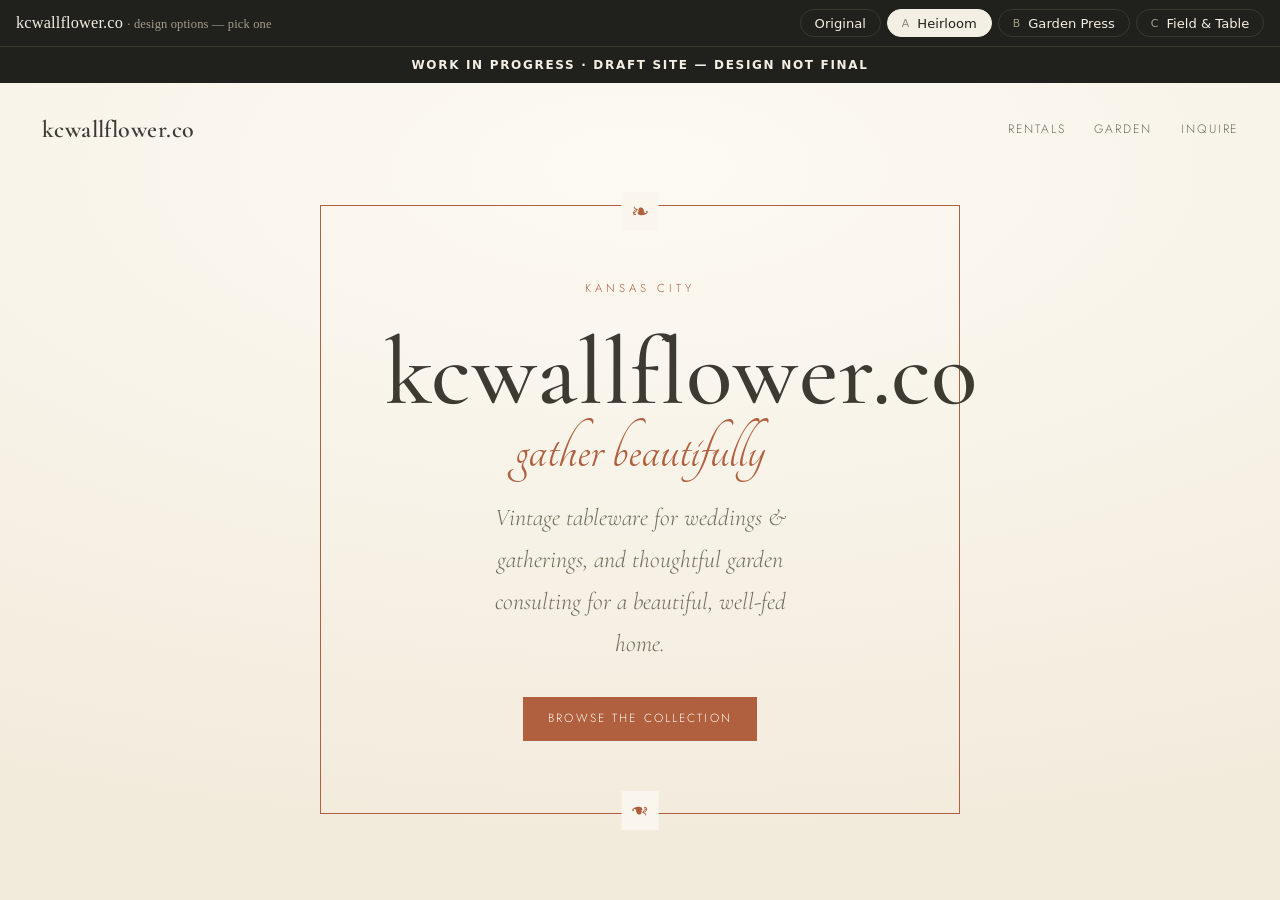
==== commit 0e651e2f: "Rebrand to kcwallflower.co, add WIP banners, stock photos, icon + copy fixes - Rename brand everywhe" ====
--- a/index.html
+++ b/index.html
@@ -3,7 +3,7 @@
 <head>
 <meta charset="UTF-8" />
 <meta name="viewport" content="width=device-width, initial-scale=1.0" />
-<title>KC Wallflower — Design Options</title>
+<title>kcwallflower.co — Design Options</title>
 <meta name="robots" content="noindex" />
 <link rel="icon" href="assets/favicon.svg" type="image/svg+xml" />
 <style>
@@ -59,9 +59,9 @@
 </head>
 <body>
   <div class="bar">
-    <span class="brand">KC&nbsp;Wallflower <small>· design options — pick one</small></span>
+    <span class="brand">kcwallflower.co <small>· design options — pick one</small></span>
     <div class="tabs" role="tablist" aria-label="Design options">
-      <button class="tab" role="tab" data-key="original"><span class="k">00</span> Original</button>
+      <button class="tab" role="tab" data-key="original">Original</button>
       <button class="tab" role="tab" data-key="a"><span class="k">A</span> Heirloom</button>
       <button class="tab" role="tab" data-key="b"><span class="k">B</span> Garden&nbsp;Press</button>
       <button class="tab" role="tab" data-key="c"><span class="k">C</span> Field&nbsp;&amp;&nbsp;Table</button>
